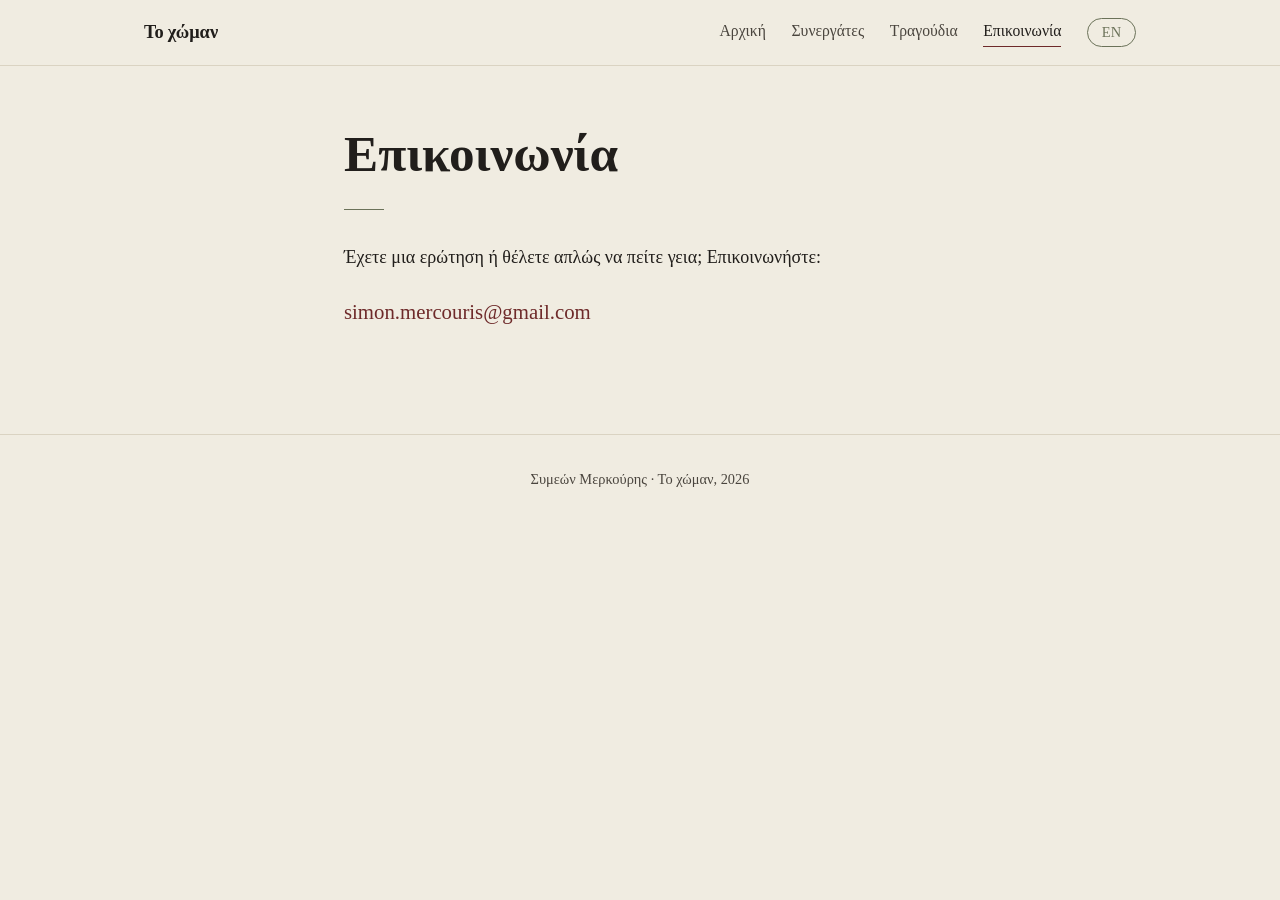
==== contact.html @ 18251e12 "Multipage Draft 1" ====
<!doctype html>
<html lang="el">
<head>
<meta charset="UTF-8">
<meta name="viewport" content="width=device-width, initial-scale=1.0">
<title>Contact — Το χώμαν</title>
<link rel="preconnect" href="https://fonts.googleapis.com">
<link rel="preconnect" href="https://fonts.gstatic.com" crossorigin>
<link href="https://fonts.googleapis.com/css2?family=Fraunces:wght@500;600&family=Newsreader:ital,wght@0,400;0,500;1,400&display=swap" rel="stylesheet">
<link rel="stylesheet" href="css/style.css">
</head>
<body data-lang="el">

<header class="site-header">
  <div class="header-inner">
    <p class="brand"><a href="index.html"><span lang="el">Το χώμαν</span><span lang="en">To Homan</span></a></p>
    <button class="menu-btn" aria-label="Open menu" aria-expanded="false">&#9776;</button>
    <nav class="main-nav">
      <a href="index.html"><span lang="el">Αρχική</span><span lang="en">Home</span></a>
      <a href="contributors.html"><span lang="el">Συνεργάτες</span><span lang="en">Contributors</span></a>
      <a href="songs.html"><span lang="el">Τραγούδια</span><span lang="en">Songs</span></a>
      <a href="contact.html" aria-current="page"><span lang="el">Επικοινωνία</span><span lang="en">Contact</span></a>
      <button class="lang-toggle" type="button">EL</button>
    </nav>
  </div>
</header>

<main>
  <h1 lang="en">Contact</h1>
  <h1 lang="el">Επικοινωνία</h1>
  <hr class="eyebrow-rule">

  <p lang="en">Have a question or just want to say hello? Get in touch:</p>
  <p lang="el">Έχετε μια ερώτηση ή θέλετε απλώς να πείτε γεια; Επικοινωνήστε:</p>

  <p class="contact-email">
    <a href="mailto:simon.mercouris@gmail.com">simon.mercouris@gmail.com</a>
  </p>
</main>

<footer>
  <p lang="en">Simon Mercouris &middot; To Homan, 2026</p>
  <p lang="el">Συμεών Μερκούρης &middot; Το χώμαν, 2026</p>
</footer>

<script src="js/site.js"></script>
</body>
</html>
---- css/style.css ----
/* ==========================================================
   Το χώμαν — multi-page site, built on the original template
   ========================================================== */

/* ---- Combining-mark fallback override --------------------
   This text uses the combining breve (U+0306) on Greek letters
   (e.g. "σ̆", "ζ̆") to mark a Cypriot-dialect sound — a narrow
   academic convention with no dedicated Unicode precomposed
   character and essentially no font support for placing it
   correctly above a Greek base letter. Rather than fight that
   with CSS positioning, we carve out just the Combining
   Diacritical Marks block and hand it to whichever font is
   already installed on the reader's own system, instead of our
   chosen web font. Every other character keeps using our
   regular type stack untouched. */
@font-face{
  font-family: "Newsreader";
  src: local("Times New Roman"), local("Times"), local("Georgia"),
       local("Noto Serif"), local("DejaVu Serif"), local("Arial Unicode MS"),
       local("Arial");
  unicode-range: U+0300-036F;
}
@font-face{
  font-family: "Fraunces";
  src: local("Times New Roman"), local("Times"), local("Georgia"),
       local("Noto Serif"), local("DejaVu Serif"), local("Arial Unicode MS"),
       local("Arial");
  unicode-range: U+0300-036F;
}

/* ---- Tokens ---- */
:root {
  --paper: #F0ECE1;
  --paper-line: #DAD3C2;
  --paper-alt: #E6E0D0;
  --ink: #211E1B;
  --ink-soft: #4A453E;
  --ink-faint: #8A8171;
  --wine: #6E2A2A;
  --wine-deep: #551F1F;
  --sage: #6B7259;
  --max-width: 640px;
  --max-width-wide: 1040px;
}

* { box-sizing: border-box; }

html { scroll-behavior: smooth; }

body {
  margin: 0;
  overflow-x: hidden; /* guards against the 100vw break-out in .intro-note */
  background: var(--paper);
  color: var(--ink);
  font-family: "Newsreader", Georgia, serif;
  font-size: 18px;
  line-height: 1.7;
  -webkit-font-smoothing: antialiased;
}

h1, h2, h3, .brand {
  font-family: "Fraunces", Georgia, serif;
  font-weight: 600;
  color: var(--ink);
  line-height: 1.2;
  margin: 0 0 0.5em;
}

h1 { font-size: clamp(2.1rem, 5vw, 3.2rem); }
h2 { font-size: clamp(1.5rem, 3vw, 2rem); }
h3 { font-size: 1.15rem; }

a { color: var(--wine); text-decoration: none; border-bottom: 1px solid transparent; }
a:hover, a:focus { border-bottom-color: var(--wine); }
a:focus-visible, button:focus-visible { outline: 2px solid var(--wine); outline-offset: 3px; }

p { margin: 0 0 1.2em; }

/* ---- Header / nav ---- */
header.site-header {
  border-bottom: 1px solid var(--paper-line);
  position: relative;
}

.header-inner {
  max-width: var(--max-width-wide);
  margin: 0 auto;
  padding: 1.1rem 1.5rem;
  display: flex;
  align-items: center;
  justify-content: space-between;
  gap: 1rem;
}

.brand {
  font-size: 1.15rem;
  margin: 0;
  white-space: nowrap;
}
.brand a { color: var(--ink); }
.brand a:hover { border-bottom-color: var(--ink); }

nav.main-nav {
  display: flex;
  align-items: center;
  gap: 1.6rem;
}

nav.main-nav a {
  color: var(--ink-soft);
  font-size: 0.98rem;
  padding-bottom: 2px;
}
nav.main-nav a[aria-current="page"] {
  color: var(--ink);
  border-bottom: 1px solid var(--wine);
}

.lang-toggle {
  font-family: "Newsreader", Georgia, serif;
  font-size: 0.9rem;
  background: transparent;
  border: 1px solid var(--sage);
  color: var(--sage);
  border-radius: 999px;
  padding: 0.3rem 0.85rem;
  cursor: pointer;
  letter-spacing: 0.02em;
}
.lang-toggle:hover { background: var(--sage); color: var(--paper); }

.menu-btn {
  display: none;
  background: none;
  border: none;
  font-size: 1.6rem;
  line-height: 1;
  color: var(--ink);
  cursor: pointer;
  padding: 0 0.25rem;
}

/* ---- Main layout ---- */
main {
  max-width: var(--max-width);
  margin: 0 auto;
  padding: 3.5rem 1.5rem 5rem;
}
main.wide { max-width: var(--max-width-wide); }

.eyebrow-rule {
  width: 40px;
  border: none;
  border-top: 1px solid var(--sage);
  margin: 1.6rem 0 2rem;
}

/* ---- Hero (index) ---- */
.hero { text-align: center; }
.hero h1 { margin-bottom: 1.6rem; }
.cover-frame{
  width: 100%; max-width: 320px;
  aspect-ratio: 1/1;
  margin: 0 auto;
  border: 1px solid var(--ink);
  box-shadow: 6px 6px 0 var(--paper-alt), 7px 7px 0 var(--ink);
  overflow: hidden;
}
.cover-art{ width:100%; height:100%; object-fit:cover; display:block; }
.cover-caption{
  font-family: "Newsreader", serif; font-style: italic;
  font-size: .85rem; color: var(--ink-faint);
  margin: 14px 0 0;
}
.hero-artist{
  font-family: "Fraunces", serif; font-size: 1.1rem; font-weight: 600;
  color: var(--ink-soft); margin: 6px 0 0;
}
.hero .eyebrow-rule { margin-left: auto; margin-right: auto; }
.intro-note {
  text-align: left;
  margin-top: 3rem;
  /* Break out of the main column's narrower reading width and give
     the note more room, while staying centered on the page. */
  width: 100vw;
  max-width: 760px;
  position: relative;
  left: 50%;
  transform: translateX(-50%);
  padding: 0 1.5rem;
  box-sizing: border-box;
}
.intro-note h2 { text-align: center; }
.intro-note p { text-align: justify; -webkit-hyphens: auto; hyphens: auto; }
.signoff{ font-family: "Fraunces", serif; font-style: italic; font-size: 1.1rem; margin-top: .4rem; }
.note-cta { margin-top: 2.2rem; text-align: center; }
.btn{
  font-family: "Newsreader", serif; font-size: .95rem; font-weight: 600;
  border: 1px solid var(--ink); border-radius: 30px;
  padding: 10px 26px; display: inline-block; color: var(--ink);
}
.btn:hover{ background: var(--ink); color: var(--paper); border-bottom-color: transparent; }
.btn.solid{ background: var(--wine); border-color: var(--wine); color: var(--paper); }
.btn.solid:hover{ background: var(--wine-deep); border-color: var(--wine-deep); }

/* ---- Contributor list ---- */
.contributors {
  list-style: none;
  margin: 0;
  padding: 0;
}
.contributors li {
  padding: 1rem 0;
  border-top: 1px solid var(--paper-line);
}
.contributors li:first-child { border-top: none; }
.contributors .role {
  display: block;
  color: var(--sage);
  font-size: 0.92rem;
  margin-top: 0.15rem;
}
.contributors .contrib-name{
  font-family: "Fraunces", serif; font-size: 1.05rem; font-weight: 600;
}
.contrib-group-label{
  font-family: "Newsreader", serif; font-style: italic;
  color: var(--ink-faint); font-size: .9rem; margin: 2.4rem 0 0;
}
.contrib-group-label:first-of-type{ margin-top: 0; }

/* ---- Songs page: two-pane layout ---- */
.songs-header{ max-width: var(--max-width); margin: 0 auto; padding: 0 1.5rem; }
.songs-layout{
  display: grid;
  grid-template-columns: 230px 1fr;
  gap: 3rem;
  max-width: var(--max-width-wide);
  margin: 0 auto;
  padding: 0 1.5rem 5rem;
  align-items: start;
}
.songs-nav{
  position: sticky; top: 84px;
  border-right: 1px solid var(--paper-line);
  padding-right: 1.1rem;
  max-height: calc(100vh - 110px);
  overflow-y: auto;
}
.songs-nav ol{ list-style: none; margin: 0; padding: 0; }
.songs-nav a{
  display: flex; gap: .6rem; align-items: baseline;
  padding: .55rem .2rem;
  font-size: .95rem; color: var(--ink-soft);
  border-bottom: none;
}
.songs-nav a .num{ font-family: "Fraunces", serif; font-size: .82rem; color: var(--ink-faint); width: 1.3em; flex-shrink: 0; }
.songs-nav a:hover{ color: var(--ink); border-bottom: none; }
.songs-nav a.active{ color: var(--wine); font-weight: 600; }
.songs-nav a.active .num{ color: var(--wine); }

.songs-mobile-strip{
  display: none;
  overflow-x: auto; white-space: nowrap;
  gap: 8px; padding: 4px 1.5rem 14px;
  border-bottom: 1px solid var(--paper-line);
  margin-bottom: 1.6rem;
}
.songs-mobile-strip a{
  display: inline-block; font-size: .82rem;
  padding: 7px 13px; margin-right: 7px; border: 1px solid var(--paper-line);
  border-radius: 30px; color: var(--ink-soft); border-bottom: none;
}
.songs-mobile-strip a.active{ background: var(--ink); color: var(--paper); border-color: var(--ink); }

@media (max-width: 900px){
  .songs-layout{ grid-template-columns: 1fr; padding-top: .5rem; }
  .songs-nav{ display: none; }
  .songs-mobile-strip{ display: flex; }
}

.song-detail .song-index{ font-size: .85rem; color: var(--ink-faint); margin-bottom: .3rem; }
.credits-list{
  list-style: none; margin: 0 0 1.8rem; padding: 1rem 1.1rem;
  background: var(--paper-alt);
  border-left: 3px solid var(--sage);
  font-size: .92rem; color: var(--ink-soft);
  display: grid; gap: 4px;
}
.credits-list b{ color: var(--ink); font-weight: 700; }

.song-body p{ text-align: justify; -webkit-hyphens: auto; hyphens: auto; }
.song-body blockquote{
  margin: 1.3rem 0; padding: 4px 0 4px 18px;
  border-left: 2px solid var(--wine);
  font-family: "Fraunces", serif; font-style: italic;
  font-size: 1.08rem; color: var(--wine-deep); line-height: 1.55;
}
.song-body blockquote div{ margin: 0; }
.song-body h3.subheading{
  margin-top: 2rem; font-size: 1.02rem; font-weight: 700;
  border-bottom: 1px solid var(--paper-line); padding-bottom: 5px;
}
.song-body sup.fn{ color: var(--wine); cursor: pointer; font-size: .72em; padding: 0 1px; }
.sources-block{
  margin-top: 1.8rem; padding-top: 1rem; border-top: 1px dashed var(--paper-line);
  font-size: .82rem; color: var(--ink-faint);
}
.sources-block .src-label{ font-weight: 600; color: var(--ink-soft); display: block; margin-bottom: 6px; }
.sources-block div{ margin-bottom: 3px; }
.song-pager{ display: flex; justify-content: space-between; margin-top: 2.6rem; font-size: .88rem; }

#fn-panel{
  position: fixed; z-index: 100; right: 16px; bottom: 16px; left: 16px;
  max-width: 460px; margin-left: auto;
  background: var(--paper); border: 1px solid var(--ink);
  box-shadow: 0 10px 30px rgba(0,0,0,.25);
  padding: 16px 18px; font-size: .86rem; display: none;
}
#fn-panel.show{ display: block; }
#fn-panel .fn-head{ display: flex; justify-content: space-between; align-items: baseline; margin-bottom: 8px; }
#fn-panel .fn-head b{ font-family: "Fraunces", serif; font-size: 1.02rem; }
#fn-panel button.close{ background: none; border: none; font-size: 1rem; cursor: pointer; color: var(--ink-faint); }
#fn-panel .fn-text{ color: var(--ink-soft); line-height: 1.5; }

/* ---- Contact ---- */
.contact-email {
  font-size: 1.3rem;
  font-family: "Fraunces", Georgia, serif;
}

/* ---- Footer ---- */
footer {
  border-top: 1px solid var(--paper-line);
  text-align: center;
  color: var(--ink-soft);
  font-size: 0.9rem;
  padding: 2rem 1.5rem;
}

/* language visibility, toggled by body[data-lang] */
/* Scoped to descendants of <body> so this never matches the <html
   lang="el"> root tag itself — a bare [lang="el"] selector would hide
   the entire document, since the page's own root element also carries
   that attribute for standard accessibility/SEO reasons. */
body [lang="el"] { display: none; }
body [lang="en"] { display: block; }
body[data-lang="el"] [lang="el"] { display: block; }
body[data-lang="el"] [lang="en"] { display: none; }
body span[lang] { display: inline; }
body[data-lang="el"] span[lang="en"] { display: none; }
body[data-lang="el"] span[lang="el"] { display: inline; }
body[data-lang="en"] span[lang="el"] { display: none; }

/* ---- Mobile ---- */
@media (max-width: 680px) {
  .menu-btn { display: inline-block; }
  nav.main-nav {
    position: absolute;
    top: 100%;
    left: 0;
    right: 0;
    background: var(--paper);
    border-bottom: 1px solid var(--paper-line);
    flex-direction: column;
    align-items: flex-start;
    gap: 0;
    padding: 0.5rem 1.5rem 1rem;
    display: none;
  }
  nav.main-nav.open { display: flex; }
  nav.main-nav a { padding: 0.6rem 0; width: 100%; }
  .header-inner { flex-wrap: wrap; }
  main { padding: 2.5rem 1.25rem 3.5rem; }
  body { font-size: 17px; }
}

@media (prefers-reduced-motion: reduce) {
  html { scroll-behavior: auto; }
}
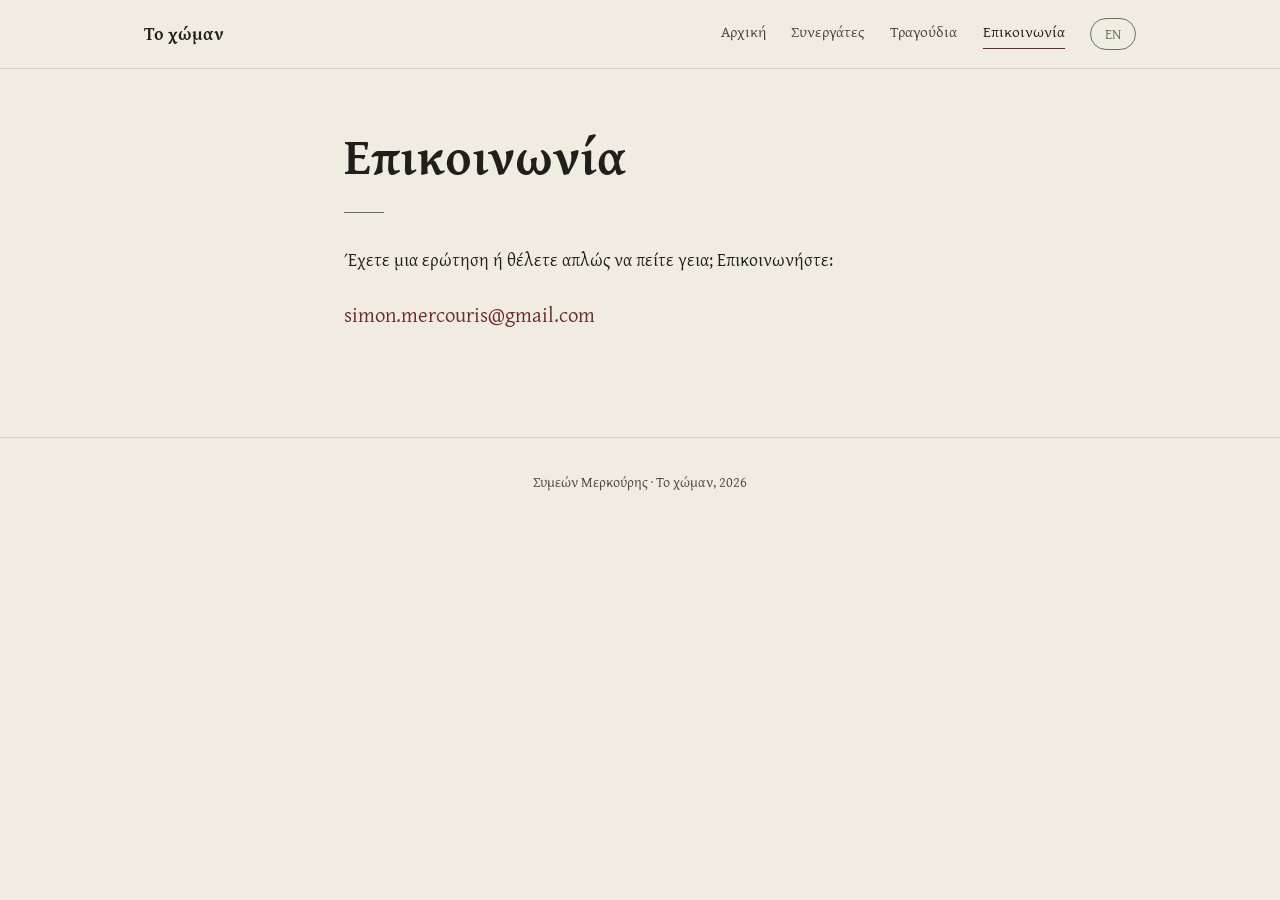
==== commit 8b827d2c: "breve" ====
--- a/contact.html
+++ b/contact.html
@@ -6,7 +6,7 @@
 <title>Contact — Το χώμαν</title>
 <link rel="preconnect" href="https://fonts.googleapis.com">
 <link rel="preconnect" href="https://fonts.gstatic.com" crossorigin>
-<link href="https://fonts.googleapis.com/css2?family=Fraunces:wght@500;600&family=Newsreader:ital,wght@0,400;0,500;1,400&display=swap" rel="stylesheet">
+<link href="https://fonts.googleapis.com/css2?family=Gentium+Plus:ital,wght@0,400;0,700;1,400&family=Fraunces:wght@500;600&family=Newsreader:ital,wght@0,400;0,500;1,400&display=swap" rel="stylesheet">
 <link rel="stylesheet" href="css/style.css">
 </head>
 <body data-lang="el">
--- a/css/style.css
+++ b/css/style.css
@@ -1,32 +1,6 @@
 /* ==========================================================
    Το χώμαν — multi-page site, built on the original template
    ========================================================== */
-
-/* ---- Combining-mark fallback override --------------------
-   This text uses the combining breve (U+0306) on Greek letters
-   (e.g. "σ̆", "ζ̆") to mark a Cypriot-dialect sound — a narrow
-   academic convention with no dedicated Unicode precomposed
-   character and essentially no font support for placing it
-   correctly above a Greek base letter. Rather than fight that
-   with CSS positioning, we carve out just the Combining
-   Diacritical Marks block and hand it to whichever font is
-   already installed on the reader's own system, instead of our
-   chosen web font. Every other character keeps using our
-   regular type stack untouched. */
-@font-face{
-  font-family: "Newsreader";
-  src: local("Times New Roman"), local("Times"), local("Georgia"),
-       local("Noto Serif"), local("DejaVu Serif"), local("Arial Unicode MS"),
-       local("Arial");
-  unicode-range: U+0300-036F;
-}
-@font-face{
-  font-family: "Fraunces";
-  src: local("Times New Roman"), local("Times"), local("Georgia"),
-       local("Noto Serif"), local("DejaVu Serif"), local("Arial Unicode MS"),
-       local("Arial");
-  unicode-range: U+0300-036F;
-}
 
 /* ---- Tokens ---- */
 :root {
@@ -52,14 +26,14 @@
   overflow-x: hidden; /* guards against the 100vw break-out in .intro-note */
   background: var(--paper);
   color: var(--ink);
-  font-family: "Newsreader", Georgia, serif;
+  font-family: "Gentium Plus", "Newsreader", Georgia, serif;
   font-size: 18px;
   line-height: 1.7;
   -webkit-font-smoothing: antialiased;
 }
 
 h1, h2, h3, .brand {
-  font-family: "Fraunces", Georgia, serif;
+  font-family: "Gentium Plus", "Fraunces", Georgia, serif;
   font-weight: 600;
   color: var(--ink);
   line-height: 1.2;
@@ -117,7 +91,7 @@
 }
 
 .lang-toggle {
-  font-family: "Newsreader", Georgia, serif;
+  font-family: "Gentium Plus", "Newsreader", Georgia, serif;
   font-size: 0.9rem;
   background: transparent;
   border: 1px solid var(--sage);
@@ -168,12 +142,12 @@
 }
 .cover-art{ width:100%; height:100%; object-fit:cover; display:block; }
 .cover-caption{
-  font-family: "Newsreader", serif; font-style: italic;
+  font-family: "Gentium Plus", "Newsreader", serif; font-style: italic;
   font-size: .85rem; color: var(--ink-faint);
   margin: 14px 0 0;
 }
 .hero-artist{
-  font-family: "Fraunces", serif; font-size: 1.1rem; font-weight: 600;
+  font-family: "Gentium Plus", "Fraunces", serif; font-size: 1.1rem; font-weight: 600;
   color: var(--ink-soft); margin: 6px 0 0;
 }
 .hero .eyebrow-rule { margin-left: auto; margin-right: auto; }
@@ -192,10 +166,10 @@
 }
 .intro-note h2 { text-align: center; }
 .intro-note p { text-align: justify; -webkit-hyphens: auto; hyphens: auto; }
-.signoff{ font-family: "Fraunces", serif; font-style: italic; font-size: 1.1rem; margin-top: .4rem; }
+.signoff{ font-family: "Gentium Plus", "Fraunces", serif; font-style: italic; font-size: 1.1rem; margin-top: .4rem; }
 .note-cta { margin-top: 2.2rem; text-align: center; }
 .btn{
-  font-family: "Newsreader", serif; font-size: .95rem; font-weight: 600;
+  font-family: "Gentium Plus", "Newsreader", serif; font-size: .95rem; font-weight: 600;
   border: 1px solid var(--ink); border-radius: 30px;
   padding: 10px 26px; display: inline-block; color: var(--ink);
 }
@@ -221,10 +195,10 @@
   margin-top: 0.15rem;
 }
 .contributors .contrib-name{
-  font-family: "Fraunces", serif; font-size: 1.05rem; font-weight: 600;
+  font-family: "Gentium Plus", "Fraunces", serif; font-size: 1.05rem; font-weight: 600;
 }
 .contrib-group-label{
-  font-family: "Newsreader", serif; font-style: italic;
+  font-family: "Gentium Plus", "Newsreader", serif; font-style: italic;
   color: var(--ink-faint); font-size: .9rem; margin: 2.4rem 0 0;
 }
 .contrib-group-label:first-of-type{ margin-top: 0; }
@@ -254,7 +228,7 @@
   font-size: .95rem; color: var(--ink-soft);
   border-bottom: none;
 }
-.songs-nav a .num{ font-family: "Fraunces", serif; font-size: .82rem; color: var(--ink-faint); width: 1.3em; flex-shrink: 0; }
+.songs-nav a .num{ font-family: "Gentium Plus", "Fraunces", serif; font-size: .82rem; color: var(--ink-faint); width: 1.3em; flex-shrink: 0; }
 .songs-nav a:hover{ color: var(--ink); border-bottom: none; }
 .songs-nav a.active{ color: var(--wine); font-weight: 600; }
 .songs-nav a.active .num{ color: var(--wine); }
@@ -293,7 +267,7 @@
 .song-body blockquote{
   margin: 1.3rem 0; padding: 4px 0 4px 18px;
   border-left: 2px solid var(--wine);
-  font-family: "Fraunces", serif; font-style: italic;
+  font-family: "Gentium Plus", "Fraunces", serif; font-style: italic;
   font-size: 1.08rem; color: var(--wine-deep); line-height: 1.55;
 }
 .song-body blockquote div{ margin: 0; }
@@ -319,14 +293,14 @@
 }
 #fn-panel.show{ display: block; }
 #fn-panel .fn-head{ display: flex; justify-content: space-between; align-items: baseline; margin-bottom: 8px; }
-#fn-panel .fn-head b{ font-family: "Fraunces", serif; font-size: 1.02rem; }
+#fn-panel .fn-head b{ font-family: "Gentium Plus", "Fraunces", serif; font-size: 1.02rem; }
 #fn-panel button.close{ background: none; border: none; font-size: 1rem; cursor: pointer; color: var(--ink-faint); }
 #fn-panel .fn-text{ color: var(--ink-soft); line-height: 1.5; }
 
 /* ---- Contact ---- */
 .contact-email {
   font-size: 1.3rem;
-  font-family: "Fraunces", Georgia, serif;
+  font-family: "Gentium Plus", "Fraunces", Georgia, serif;
 }
 
 /* ---- Footer ---- */
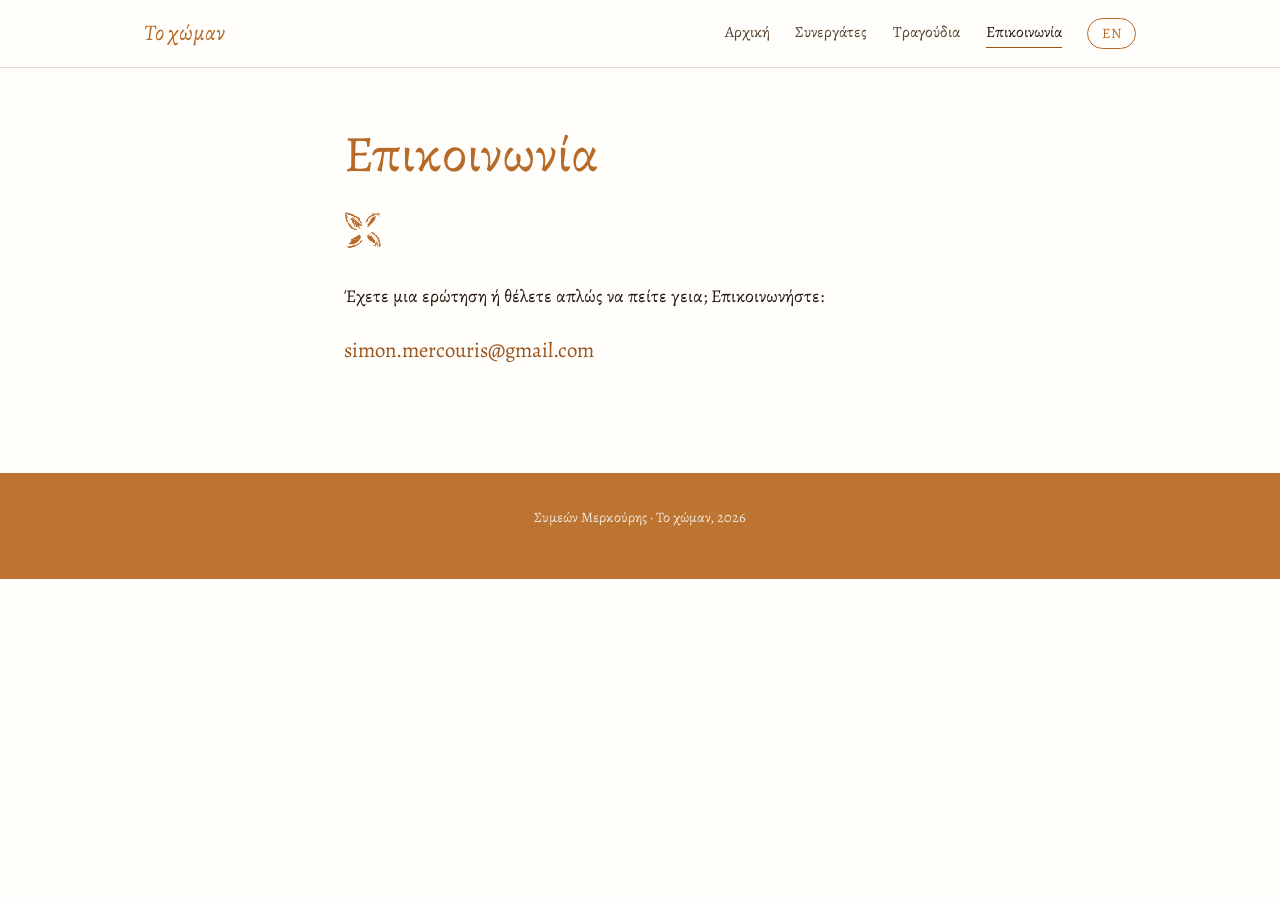
==== commit 98c8cec9: "first styling draft" ====
--- a/contact.html
+++ b/contact.html
@@ -4,9 +4,7 @@
 <meta charset="UTF-8">
 <meta name="viewport" content="width=device-width, initial-scale=1.0">
 <title>Contact — Το χώμαν</title>
-<link rel="preconnect" href="https://fonts.googleapis.com">
-<link rel="preconnect" href="https://fonts.gstatic.com" crossorigin>
-<link href="https://fonts.googleapis.com/css2?family=Gentium+Plus:ital,wght@0,400;0,700;1,400&family=Fraunces:wght@500;600&family=Newsreader:ital,wght@0,400;0,500;1,400&display=swap" rel="stylesheet">
+<link rel="preload" href="fonts/alegreya-choman-400-normal.woff2" as="font" type="font/woff2" crossorigin>
 <link rel="stylesheet" href="css/style.css">
 </head>
 <body data-lang="el">
--- a/css/style.css
+++ b/css/style.css
@@ -2,17 +2,33 @@
    Το χώμαν — multi-page site, built on the original template
    ========================================================== */
 
+/* ---- Booklet typeface (self-hosted, SIL OFL – see fonts/OFL.txt) ---- */
+@font-face { font-family: "Alegreya Choman"; src: url("../fonts/alegreya-choman-400-normal.woff2") format("woff2"); font-weight: 400; font-style: normal; font-display: swap; }
+@font-face { font-family: "Alegreya Choman"; src: url("../fonts/alegreya-choman-400-italic.woff2") format("woff2"); font-weight: 400; font-style: italic; font-display: swap; }
+@font-face { font-family: "Alegreya Choman"; src: url("../fonts/alegreya-choman-700-normal.woff2") format("woff2"); font-weight: 500 800; font-style: normal; font-display: swap; }
+@font-face { font-family: "Alegreya Choman"; src: url("../fonts/alegreya-choman-700-italic.woff2") format("woff2"); font-weight: 500 800; font-style: italic; font-display: swap; }
+
 /* ---- Tokens ---- */
 :root {
-  --paper: #F0ECE1;
-  --paper-line: #DAD3C2;
-  --paper-alt: #E6E0D0;
-  --ink: #211E1B;
-  --ink-soft: #4A453E;
-  --ink-faint: #8A8171;
-  --wine: #6E2A2A;
-  --wine-deep: #551F1F;
-  --sage: #6B7259;
+  /* Booklet palette, sampled from the designer's PDF (pages_draft4.pdf) */
+  --ochre: #BD7431;      /* cover background */
+  --sun: #FCC443;        /* the spiral sun */
+  --soil: #3B2000;       /* the stone print */
+  --cream: #EFE5D8;      /* title lettering on the cover */
+  --heading: #B86A28;    /* large orange titles, as in the booklet */
+
+  /* Existing tokens, re-pointed to the booklet colours */
+  --paper: #FFFEFB;      /* was #F0ECE1 – booklet pages are white */
+  --paper-line: #EADBC9;
+  --paper-alt: #F8EEE2;
+  --ink: #2A1C10;
+  --ink-soft: #55432F;
+  --ink-faint: #8A7360;
+  --wine: #9A531B;       /* was #6E2A2A – now the booklet orange, darkened for small text */
+  --wine-deep: #7A3F12;
+  --sage: #B86A28;       /* was #6B7259 */
+
+  --serif: "Alegreya Choman", "Alegreya", Georgia, serif;
   --max-width: 640px;
   --max-width-wide: 1040px;
 }
@@ -26,14 +42,14 @@
   overflow-x: hidden; /* guards against the 100vw break-out in .intro-note */
   background: var(--paper);
   color: var(--ink);
-  font-family: "Gentium Plus", "Newsreader", Georgia, serif;
+  font-family: var(--serif);
   font-size: 18px;
   line-height: 1.7;
   -webkit-font-smoothing: antialiased;
 }
 
 h1, h2, h3, .brand {
-  font-family: "Gentium Plus", "Fraunces", Georgia, serif;
+  font-family: var(--serif);
   font-weight: 600;
   color: var(--ink);
   line-height: 1.2;
@@ -91,7 +107,7 @@
 }
 
 .lang-toggle {
-  font-family: "Gentium Plus", "Newsreader", Georgia, serif;
+  font-family: var(--serif);
   font-size: 0.9rem;
   background: transparent;
   border: 1px solid var(--sage);
@@ -142,12 +158,12 @@
 }
 .cover-art{ width:100%; height:100%; object-fit:cover; display:block; }
 .cover-caption{
-  font-family: "Gentium Plus", "Newsreader", serif; font-style: italic;
+  font-family: var(--serif); font-style: italic;
   font-size: .85rem; color: var(--ink-faint);
   margin: 14px 0 0;
 }
 .hero-artist{
-  font-family: "Gentium Plus", "Fraunces", serif; font-size: 1.1rem; font-weight: 600;
+  font-family: var(--serif); font-size: 1.1rem; font-weight: 600;
   color: var(--ink-soft); margin: 6px 0 0;
 }
 .hero .eyebrow-rule { margin-left: auto; margin-right: auto; }
@@ -166,10 +182,10 @@
 }
 .intro-note h2 { text-align: center; }
 .intro-note p { text-align: justify; -webkit-hyphens: auto; hyphens: auto; }
-.signoff{ font-family: "Gentium Plus", "Fraunces", serif; font-style: italic; font-size: 1.1rem; margin-top: .4rem; }
+.signoff{ font-family: var(--serif); font-style: italic; font-size: 1.1rem; margin-top: .4rem; }
 .note-cta { margin-top: 2.2rem; text-align: center; }
 .btn{
-  font-family: "Gentium Plus", "Newsreader", serif; font-size: .95rem; font-weight: 600;
+  font-family: var(--serif); font-size: .95rem; font-weight: 600;
   border: 1px solid var(--ink); border-radius: 30px;
   padding: 10px 26px; display: inline-block; color: var(--ink);
 }
@@ -195,10 +211,10 @@
   margin-top: 0.15rem;
 }
 .contributors .contrib-name{
-  font-family: "Gentium Plus", "Fraunces", serif; font-size: 1.05rem; font-weight: 600;
+  font-family: var(--serif); font-size: 1.05rem; font-weight: 600;
 }
 .contrib-group-label{
-  font-family: "Gentium Plus", "Newsreader", serif; font-style: italic;
+  font-family: var(--serif); font-style: italic;
   color: var(--ink-faint); font-size: .9rem; margin: 2.4rem 0 0;
 }
 .contrib-group-label:first-of-type{ margin-top: 0; }
@@ -220,7 +236,16 @@
   padding-right: 1.1rem;
   max-height: calc(100vh - 110px);
   overflow-y: auto;
-}
+  scrollbar-width: thin;
+  scrollbar-color: var(--paper-line) transparent;
+}
+.songs-nav::-webkit-scrollbar{ width: 6px; }
+.songs-nav::-webkit-scrollbar-track{ background: transparent; }
+.songs-nav::-webkit-scrollbar-thumb{
+  background: var(--paper-line);
+  border-radius: 10px;
+}
+.songs-nav:hover::-webkit-scrollbar-thumb{ background: var(--ink-faint); }
 .songs-nav ol{ list-style: none; margin: 0; padding: 0; }
 .songs-nav a{
   display: flex; gap: .6rem; align-items: baseline;
@@ -228,7 +253,7 @@
   font-size: .95rem; color: var(--ink-soft);
   border-bottom: none;
 }
-.songs-nav a .num{ font-family: "Gentium Plus", "Fraunces", serif; font-size: .82rem; color: var(--ink-faint); width: 1.3em; flex-shrink: 0; }
+.songs-nav a .num{ font-family: var(--serif); font-size: .82rem; color: var(--ink-faint); width: 1.3em; flex-shrink: 0; }
 .songs-nav a:hover{ color: var(--ink); border-bottom: none; }
 .songs-nav a.active{ color: var(--wine); font-weight: 600; }
 .songs-nav a.active .num{ color: var(--wine); }
@@ -267,7 +292,7 @@
 .song-body blockquote{
   margin: 1.3rem 0; padding: 4px 0 4px 18px;
   border-left: 2px solid var(--wine);
-  font-family: "Gentium Plus", "Fraunces", serif; font-style: italic;
+  font-family: var(--serif); font-style: italic;
   font-size: 1.08rem; color: var(--wine-deep); line-height: 1.55;
 }
 .song-body blockquote div{ margin: 0; }
@@ -275,7 +300,7 @@
   margin-top: 2rem; font-size: 1.02rem; font-weight: 700;
   border-bottom: 1px solid var(--paper-line); padding-bottom: 5px;
 }
-.song-body sup.fn{ color: var(--wine); cursor: pointer; font-size: .72em; padding: 0 1px; }
+.song-body sup.fn, .intro-note sup.fn{ color: var(--wine); cursor: pointer; font-size: .72em; padding: 0 1px; }
 .sources-block{
   margin-top: 1.8rem; padding-top: 1rem; border-top: 1px dashed var(--paper-line);
   font-size: .82rem; color: var(--ink-faint);
@@ -293,14 +318,14 @@
 }
 #fn-panel.show{ display: block; }
 #fn-panel .fn-head{ display: flex; justify-content: space-between; align-items: baseline; margin-bottom: 8px; }
-#fn-panel .fn-head b{ font-family: "Gentium Plus", "Fraunces", serif; font-size: 1.02rem; }
+#fn-panel .fn-head b{ font-family: var(--serif); font-size: 1.02rem; }
 #fn-panel button.close{ background: none; border: none; font-size: 1rem; cursor: pointer; color: var(--ink-faint); }
 #fn-panel .fn-text{ color: var(--ink-soft); line-height: 1.5; }
 
 /* ---- Contact ---- */
 .contact-email {
   font-size: 1.3rem;
-  font-family: "Gentium Plus", "Fraunces", Georgia, serif;
+  font-family: var(--serif);
 }
 
 /* ---- Footer ---- */
@@ -352,3 +377,96 @@
 @media (prefers-reduced-motion: reduce) {
   html { scroll-behavior: auto; }
 }
+
+/* ---- Combining breve (U+0306) on Cypriot-dialect consonants ----------
+   Now positioned by the font itself: fonts/alegreya-choman-*.woff2 is
+   Alegreya with breve anchors added to ζ σ Σ ξ ψ. The old .brv nudge
+   relied on each device's fallback font and drifted, so it is retired.
+   Left as a no-op in case an old <span class="brv"> is still around. */
+.brv { font-size: inherit; vertical-align: baseline; margin: 0; }
+
+/* ==========================================================
+   Booklet styling layer
+   Colours, type and ornaments matched to the designer's booklet.
+   Layout and structure above are unchanged.
+   ========================================================== */
+
+/* titles: regular weight in booklet orange, like the song titles in the PDF */
+h1, h2 { color: var(--heading); font-weight: 400; }
+.brand { font-style: italic; font-weight: 400; font-size: 1.4rem; }
+.brand a { color: var(--heading); }
+.brand a:hover { border-bottom-color: var(--heading); }
+
+/* the hr under each title becomes the booklet's woodcut ornament */
+.eyebrow-rule {
+  width: 38px; height: 38px;
+  border: none;
+  background: var(--heading);
+  -webkit-mask: url("../images/ornament-leaves.png") center / contain no-repeat;
+          mask: url("../images/ornament-leaves.png") center / contain no-repeat;
+}
+.songs-header .eyebrow-rule {
+  -webkit-mask-image: url("../images/ornament-flower.png");
+          mask-image: url("../images/ornament-flower.png");
+}
+
+/* cover: the real (portrait) artwork instead of the square placeholder */
+.cover-frame {
+  aspect-ratio: auto;
+  max-width: 380px;
+  border: none;
+  box-shadow: none;
+  background: var(--ochre);
+}
+.cover-art { height: auto; object-fit: contain; }
+.hero-artist { color: var(--soil); }
+
+/* buttons */
+.btn { border-color: var(--wine); color: var(--wine); }
+.btn:hover { background: var(--wine); color: var(--paper); }
+.btn.solid { background: var(--soil); border-color: var(--soil); color: var(--cream); }
+.btn.solid:hover { background: #2a1700; border-color: #2a1700; }
+
+/* contributors: names in ink, roles in booklet orange */
+.contributors .role { color: var(--wine); }
+.contributors .contrib-name { font-weight: 700; }
+
+/* song list */
+.songs-nav a .num { font-weight: 700; color: var(--heading); font-variant-numeric: lining-nums tabular-nums; }
+.songs-nav a.active { color: var(--wine); }
+.songs-mobile-strip a.active { background: var(--ochre); border-color: var(--ochre); color: var(--paper); }
+
+/* credits: the booklet's "Μουσική: Παραδοσιακό" style, bold label, all in orange */
+.credits-list {
+  background: var(--paper-alt);
+  border-left-color: var(--ochre);
+  color: var(--wine);
+}
+.credits-list b { color: var(--wine); }
+
+/* subheadings (people) underlined in orange, as in the booklet */
+.song-body h3.subheading {
+  color: var(--wine);
+  border-bottom: none;
+  text-decoration: underline;
+  text-decoration-thickness: 1px;
+  text-underline-offset: .25em;
+}
+
+/* verse and quotes: black italic, as the booklet sets laments and couplets */
+.song-body blockquote {
+  border-left-color: var(--ochre);
+  color: var(--ink);
+}
+
+/* footnotes */
+.song-body sup.fn, .intro-note sup.fn { color: var(--wine); font-weight: 700; }
+#fn-panel { border-color: var(--ochre); }
+
+/* footer in cover ochre */
+footer { background: var(--ochre); color: var(--cream); border-top: none; }
+footer a { color: var(--cream); }
+
+/* keyboard focus in the sun yellow on dark ground, orange elsewhere */
+a:focus-visible, button:focus-visible { outline-color: var(--wine); }
+footer a:focus-visible { outline-color: var(--sun); }
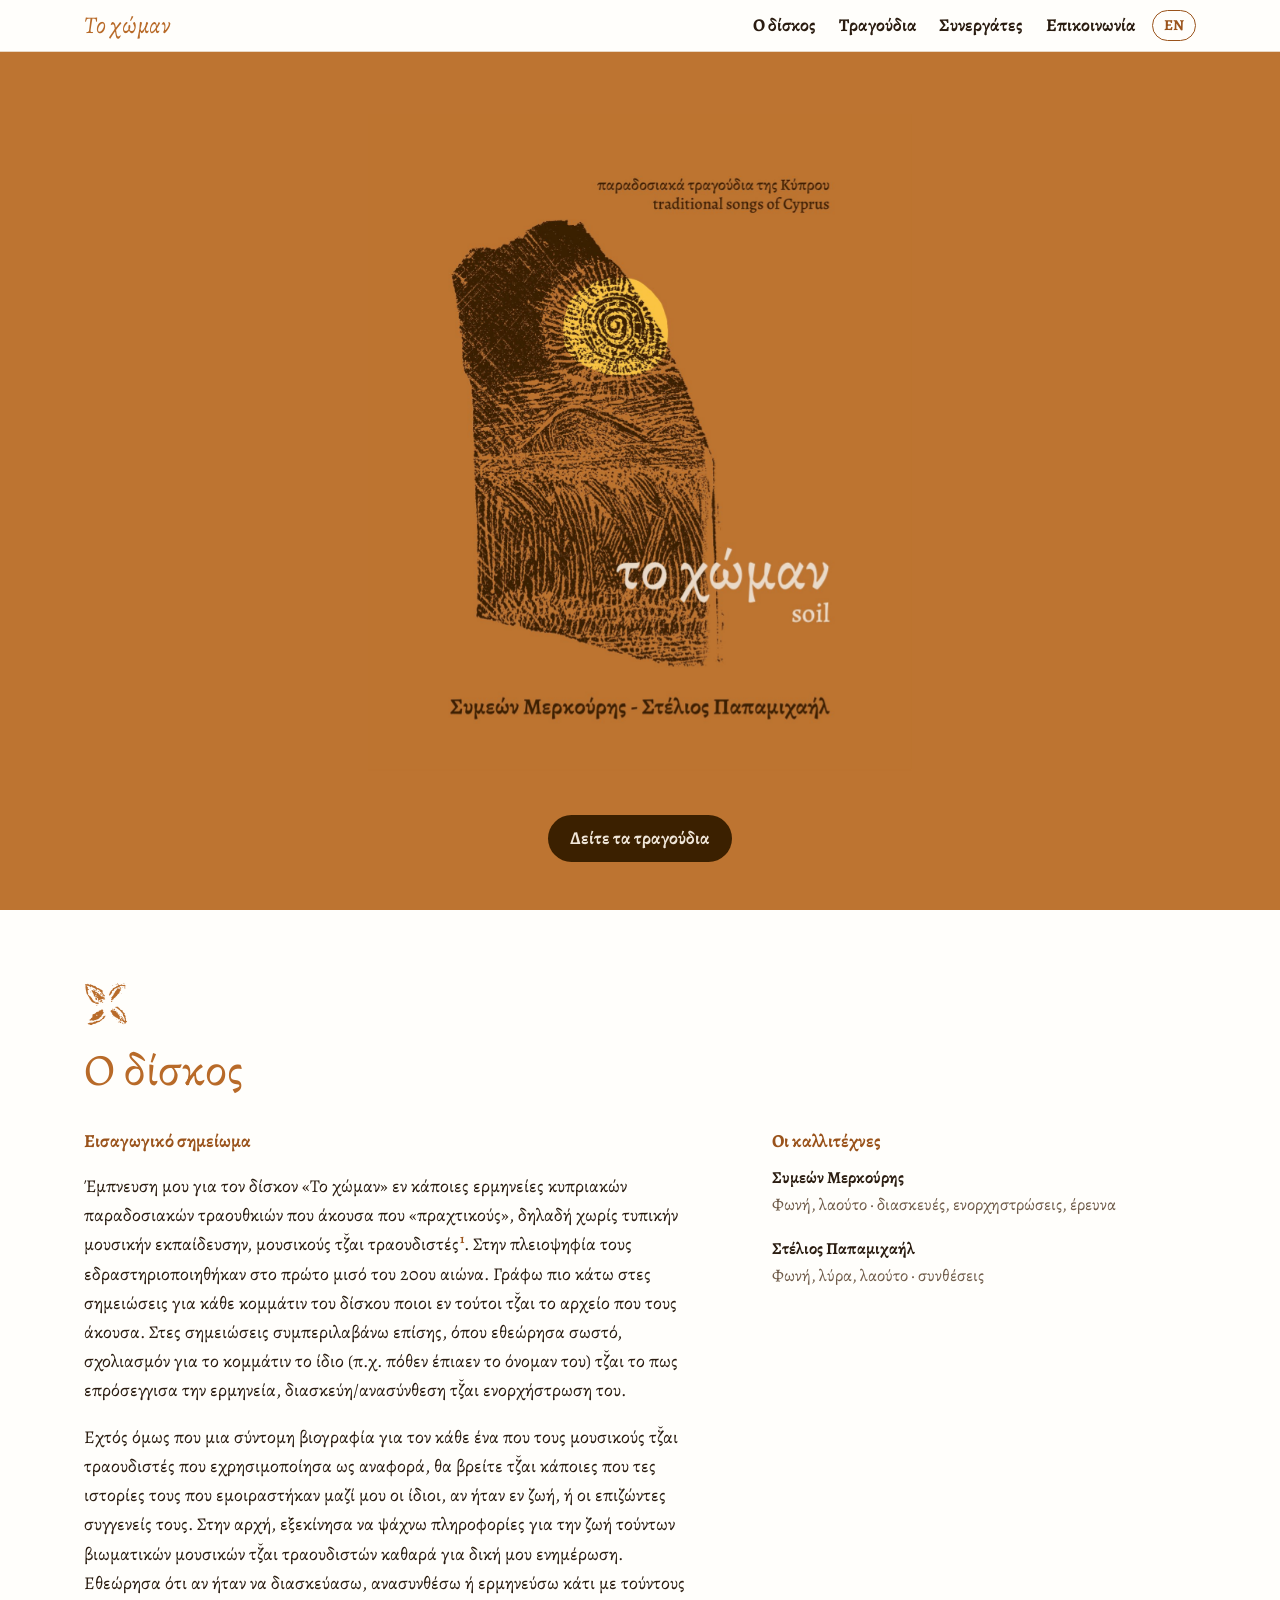
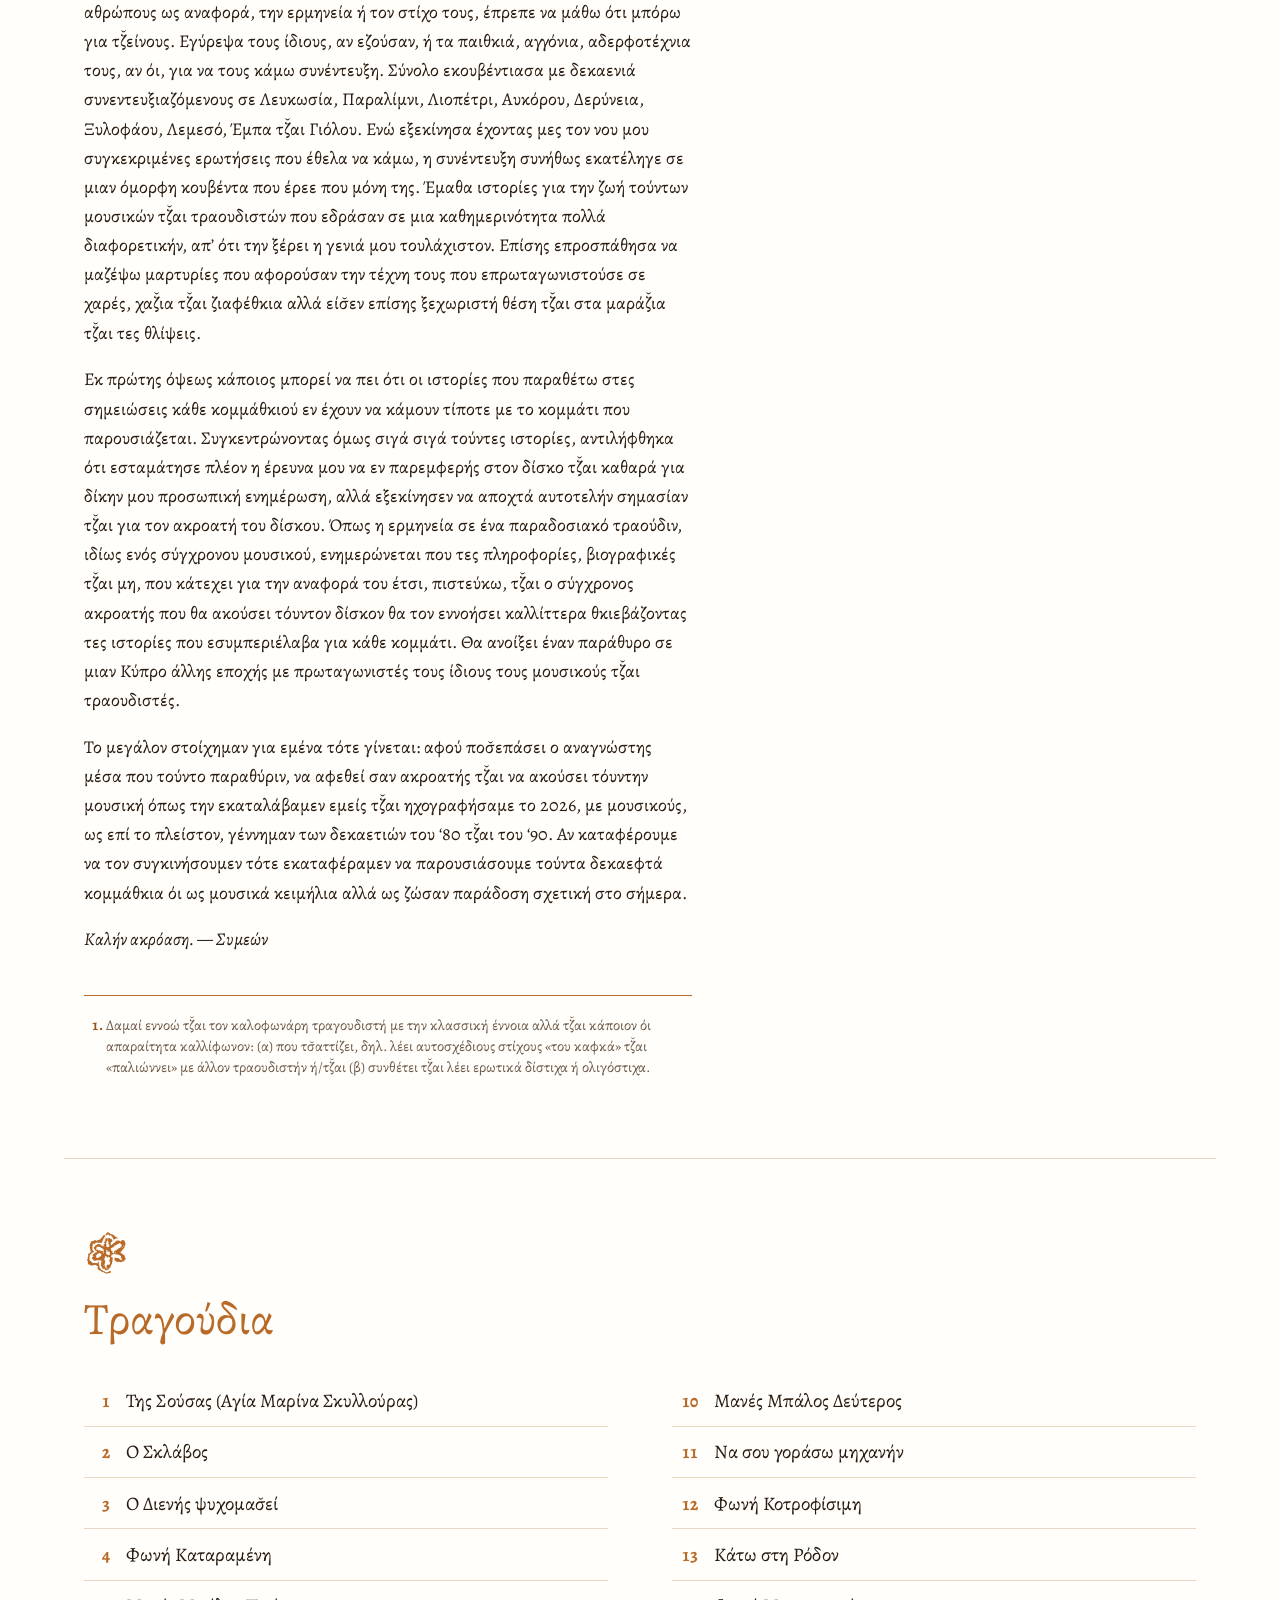
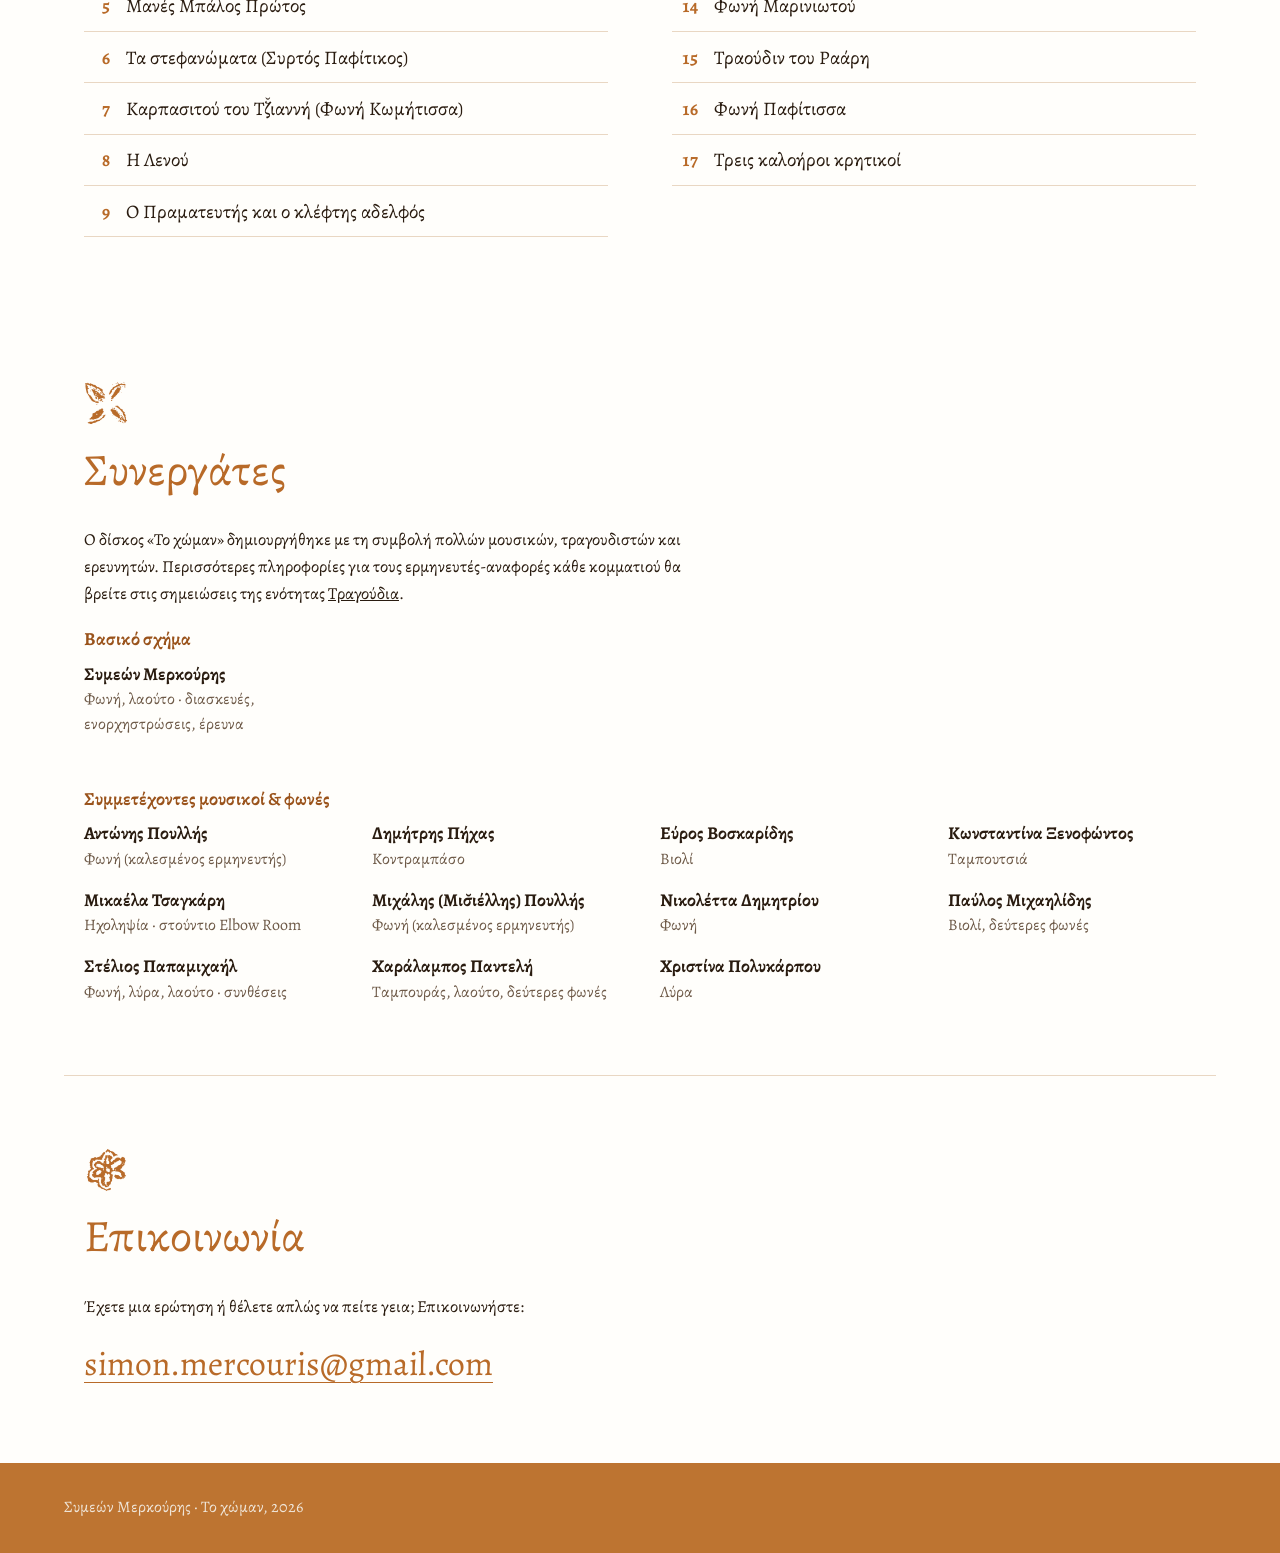
==== commit 68bb6722: "single page layout Co-Authored-By: Claude Opus 5.5 <noreply@anthropic.com>" ====
--- a/contact.html
+++ b/contact.html
@@ -2,45 +2,16 @@
 <html lang="el">
 <head>
 <meta charset="UTF-8">
-<meta name="viewport" content="width=device-width, initial-scale=1.0">
-<title>Contact — Το χώμαν</title>
-<link rel="preload" href="fonts/alegreya-choman-400-normal.woff2" as="font" type="font/woff2" crossorigin>
-<link rel="stylesheet" href="css/style.css">
+<title>Το χώμαν</title>
+<meta name="robots" content="noindex">
+<link rel="canonical" href="index.html#contact">
+<meta http-equiv="refresh" content="0; url=index.html#contact">
+<script>
+  // The site is now a single page; keep old links (e.g. songs.html#song-3) working.
+  location.replace('index.html' + (location.hash || '#contact'));
+</script>
 </head>
-<body data-lang="el">
-
-<header class="site-header">
-  <div class="header-inner">
-    <p class="brand"><a href="index.html"><span lang="el">Το χώμαν</span><span lang="en">To Homan</span></a></p>
-    <button class="menu-btn" aria-label="Open menu" aria-expanded="false">&#9776;</button>
-    <nav class="main-nav">
-      <a href="index.html"><span lang="el">Αρχική</span><span lang="en">Home</span></a>
-      <a href="contributors.html"><span lang="el">Συνεργάτες</span><span lang="en">Contributors</span></a>
-      <a href="songs.html"><span lang="el">Τραγούδια</span><span lang="en">Songs</span></a>
-      <a href="contact.html" aria-current="page"><span lang="el">Επικοινωνία</span><span lang="en">Contact</span></a>
-      <button class="lang-toggle" type="button">EL</button>
-    </nav>
-  </div>
-</header>
-
-<main>
-  <h1 lang="en">Contact</h1>
-  <h1 lang="el">Επικοινωνία</h1>
-  <hr class="eyebrow-rule">
-
-  <p lang="en">Have a question or just want to say hello? Get in touch:</p>
-  <p lang="el">Έχετε μια ερώτηση ή θέλετε απλώς να πείτε γεια; Επικοινωνήστε:</p>
-
-  <p class="contact-email">
-    <a href="mailto:simon.mercouris@gmail.com">simon.mercouris@gmail.com</a>
-  </p>
-</main>
-
-<footer>
-  <p lang="en">Simon Mercouris &middot; To Homan, 2026</p>
-  <p lang="el">Συμεών Μερκούρης &middot; Το χώμαν, 2026</p>
-</footer>
-
-<script src="js/site.js"></script>
+<body>
+<p><a href="index.html#contact">Το χώμαν</a></p>
 </body>
 </html>
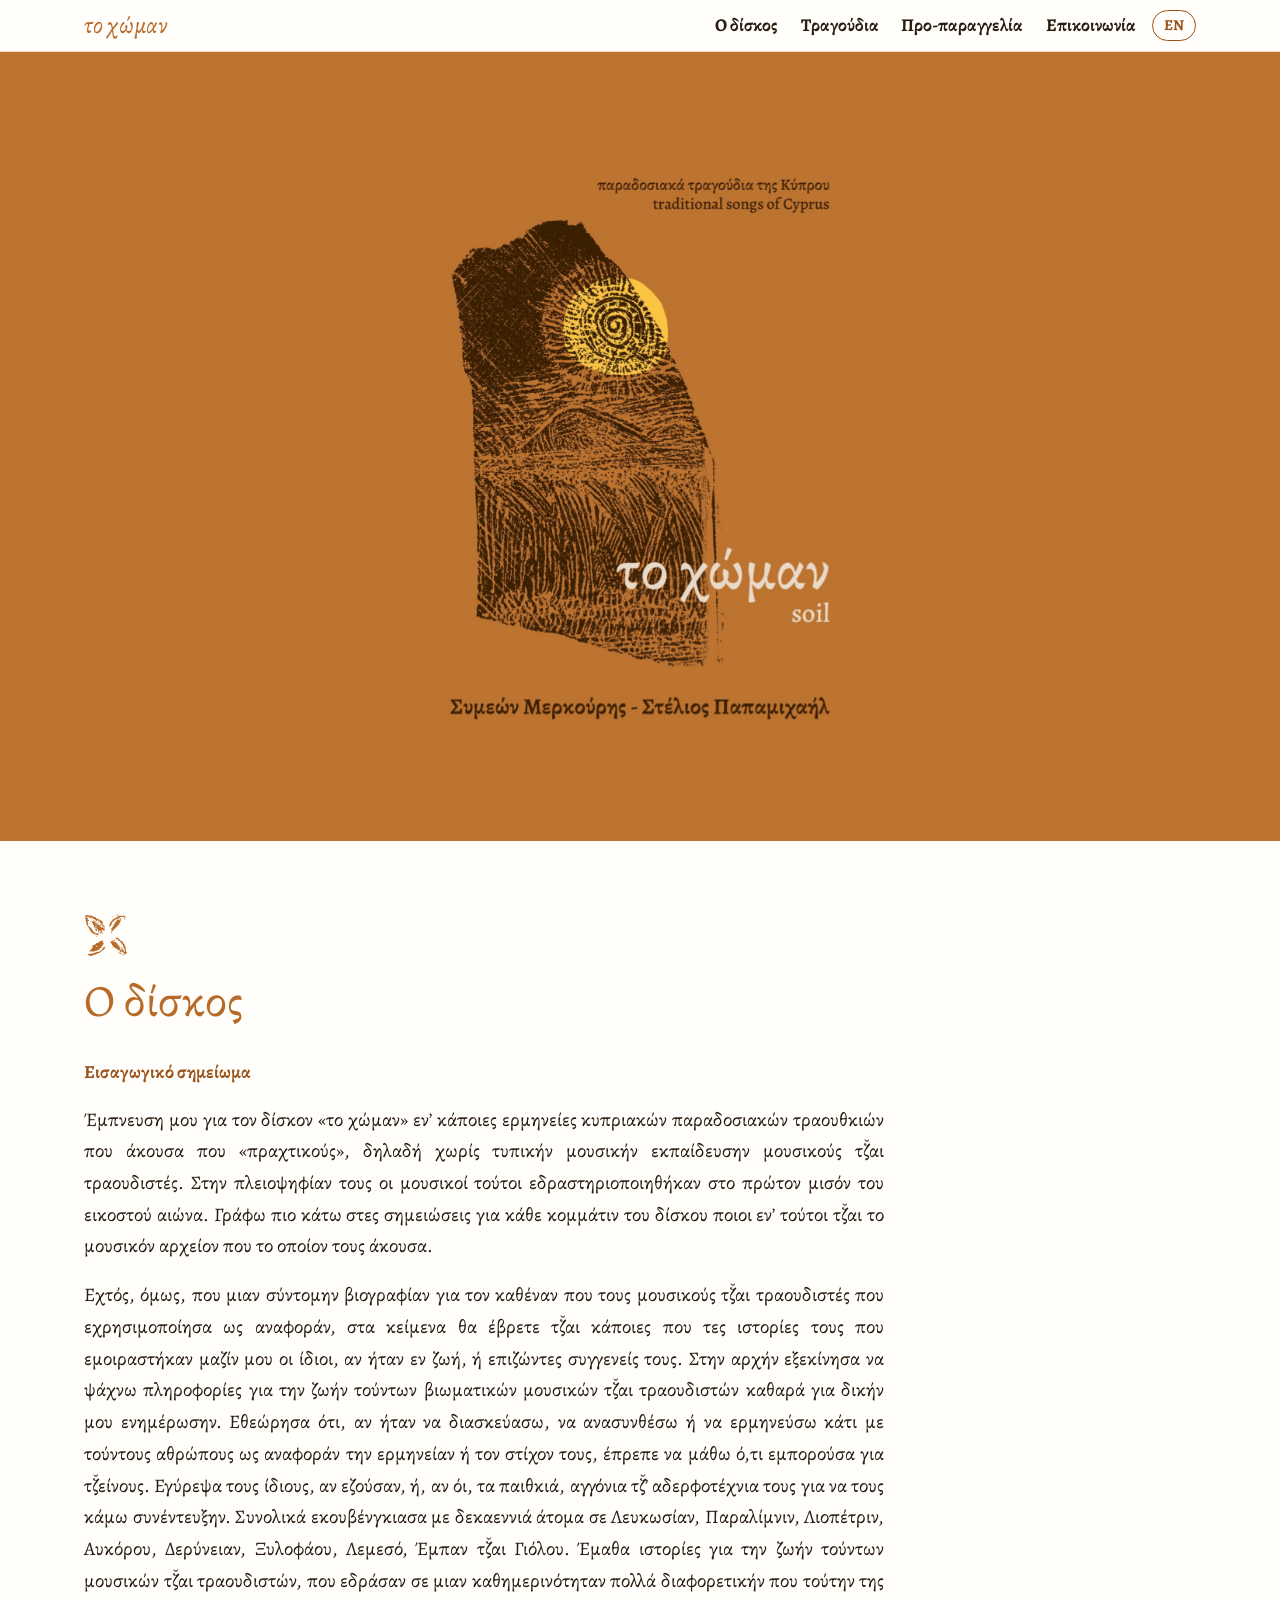
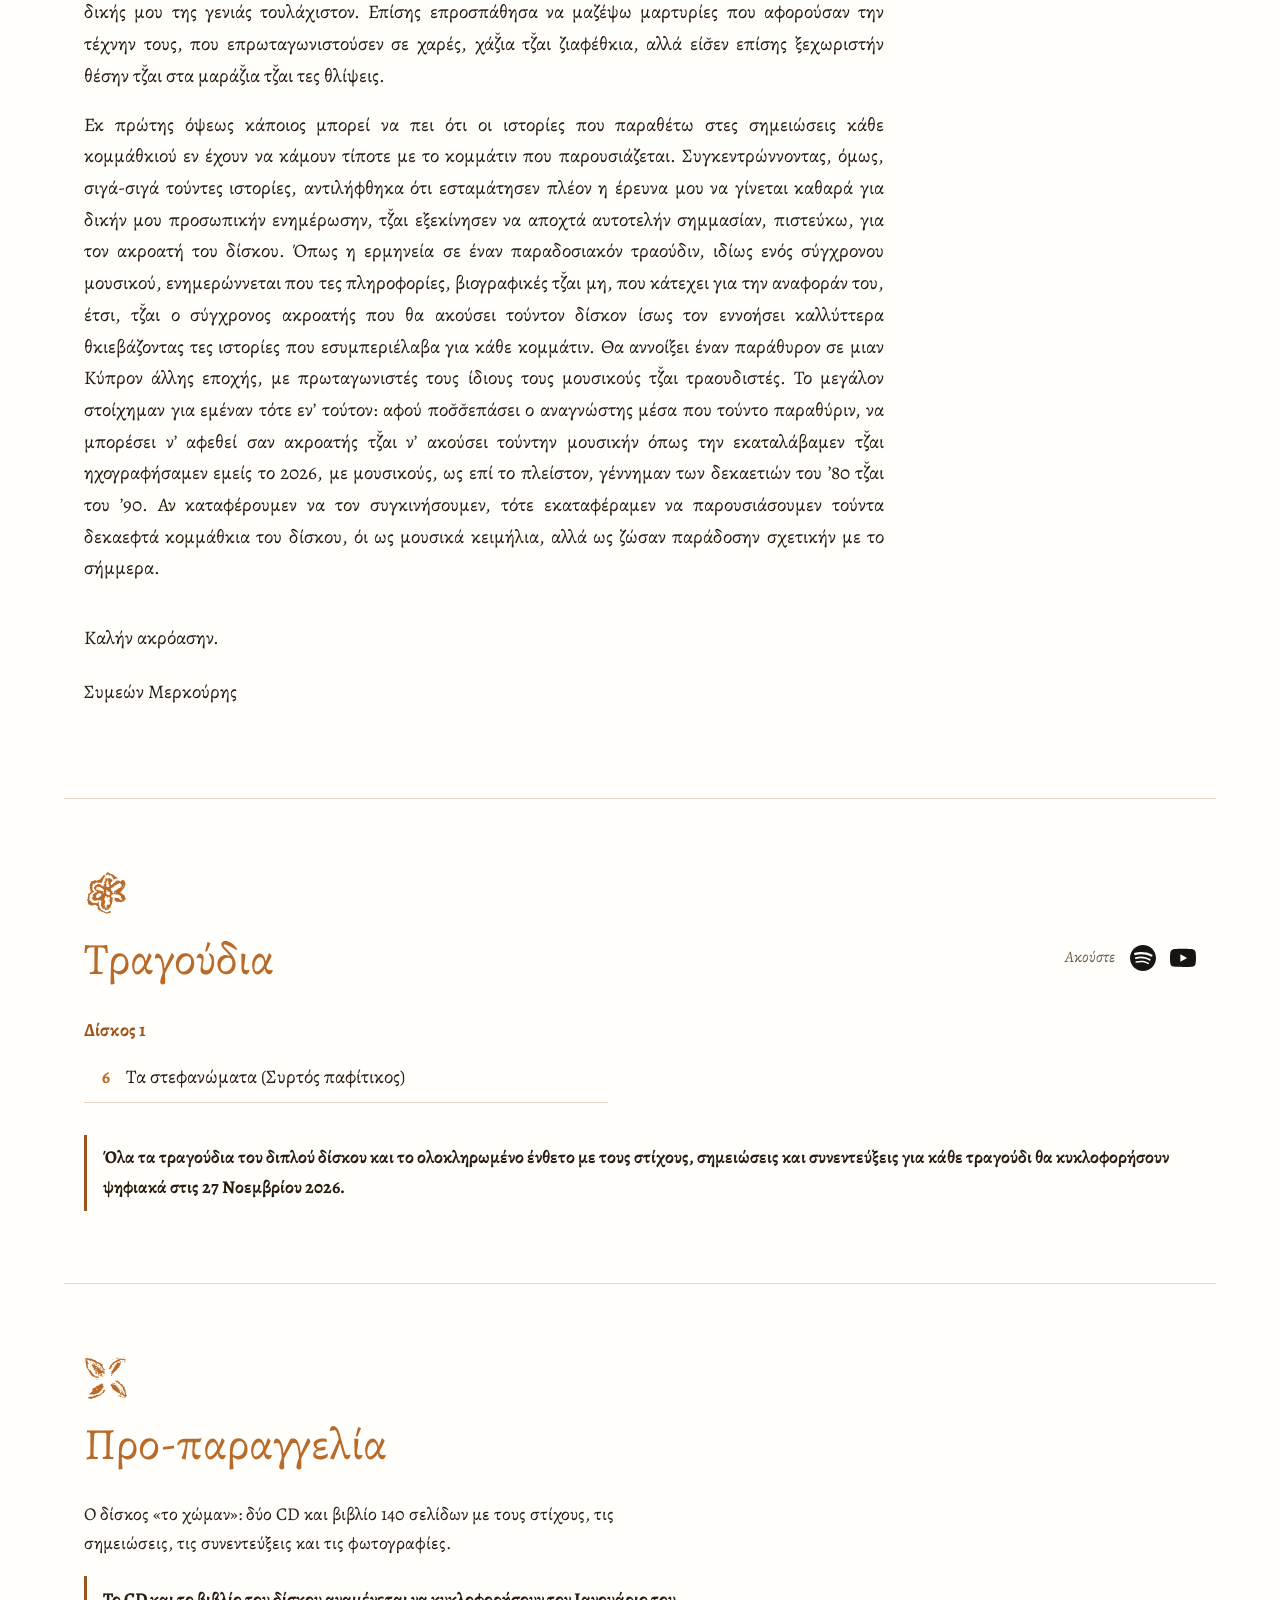
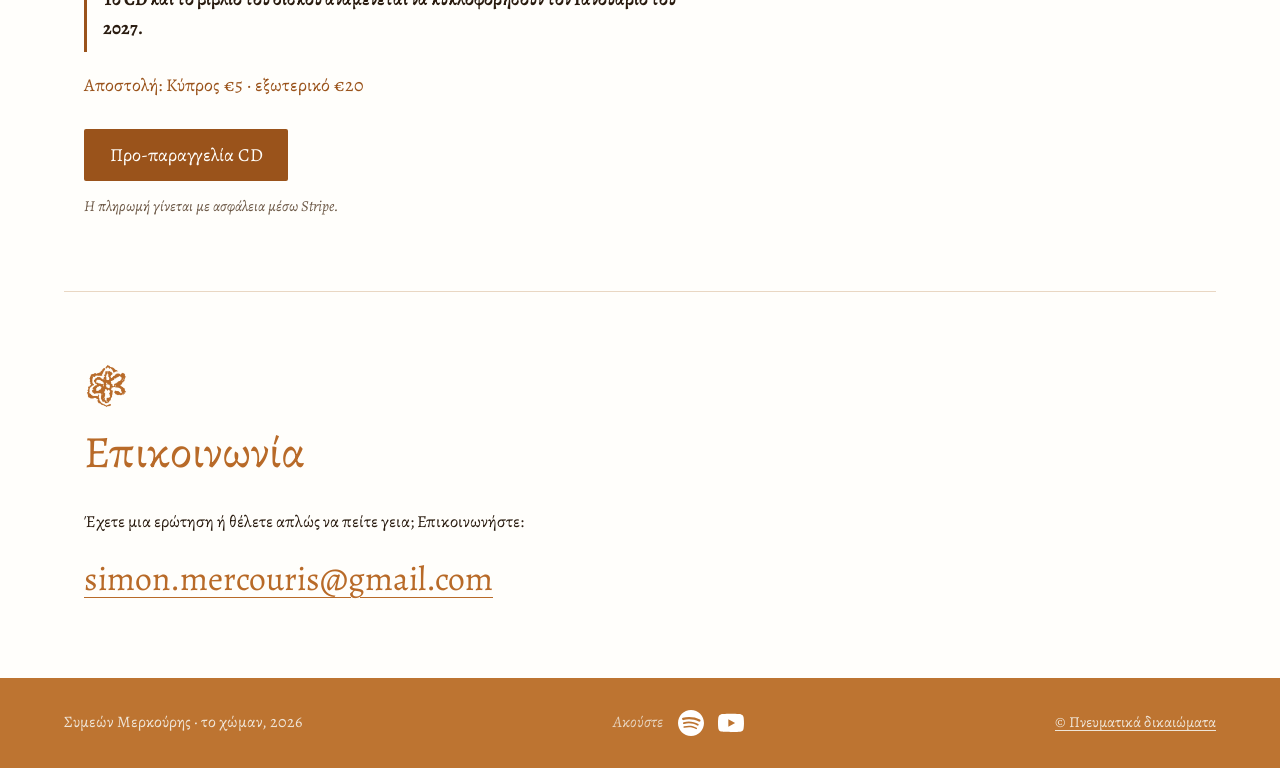
==== commit b13c02a8: "google tag Co-Authored-By: Claude Opus 5.5 <noreply@anthropic.com>" ====
--- a/contact.html
+++ b/contact.html
@@ -1,6 +1,13 @@
 <!doctype html>
 <html lang="el">
 <head>
+<!-- Google tag -->
+<script async src="https://www.googletagmanager.com/gtm.js?id=GTM-TKW6V334"></script>
+<script>
+  window.dataLayer = window.dataLayer || [];
+  function gtag(){dataLayer.push(arguments);}
+  gtag('js', new Date());
+</script>
 <meta charset="UTF-8">
 <title>Το χώμαν</title>
 <meta name="robots" content="noindex">
